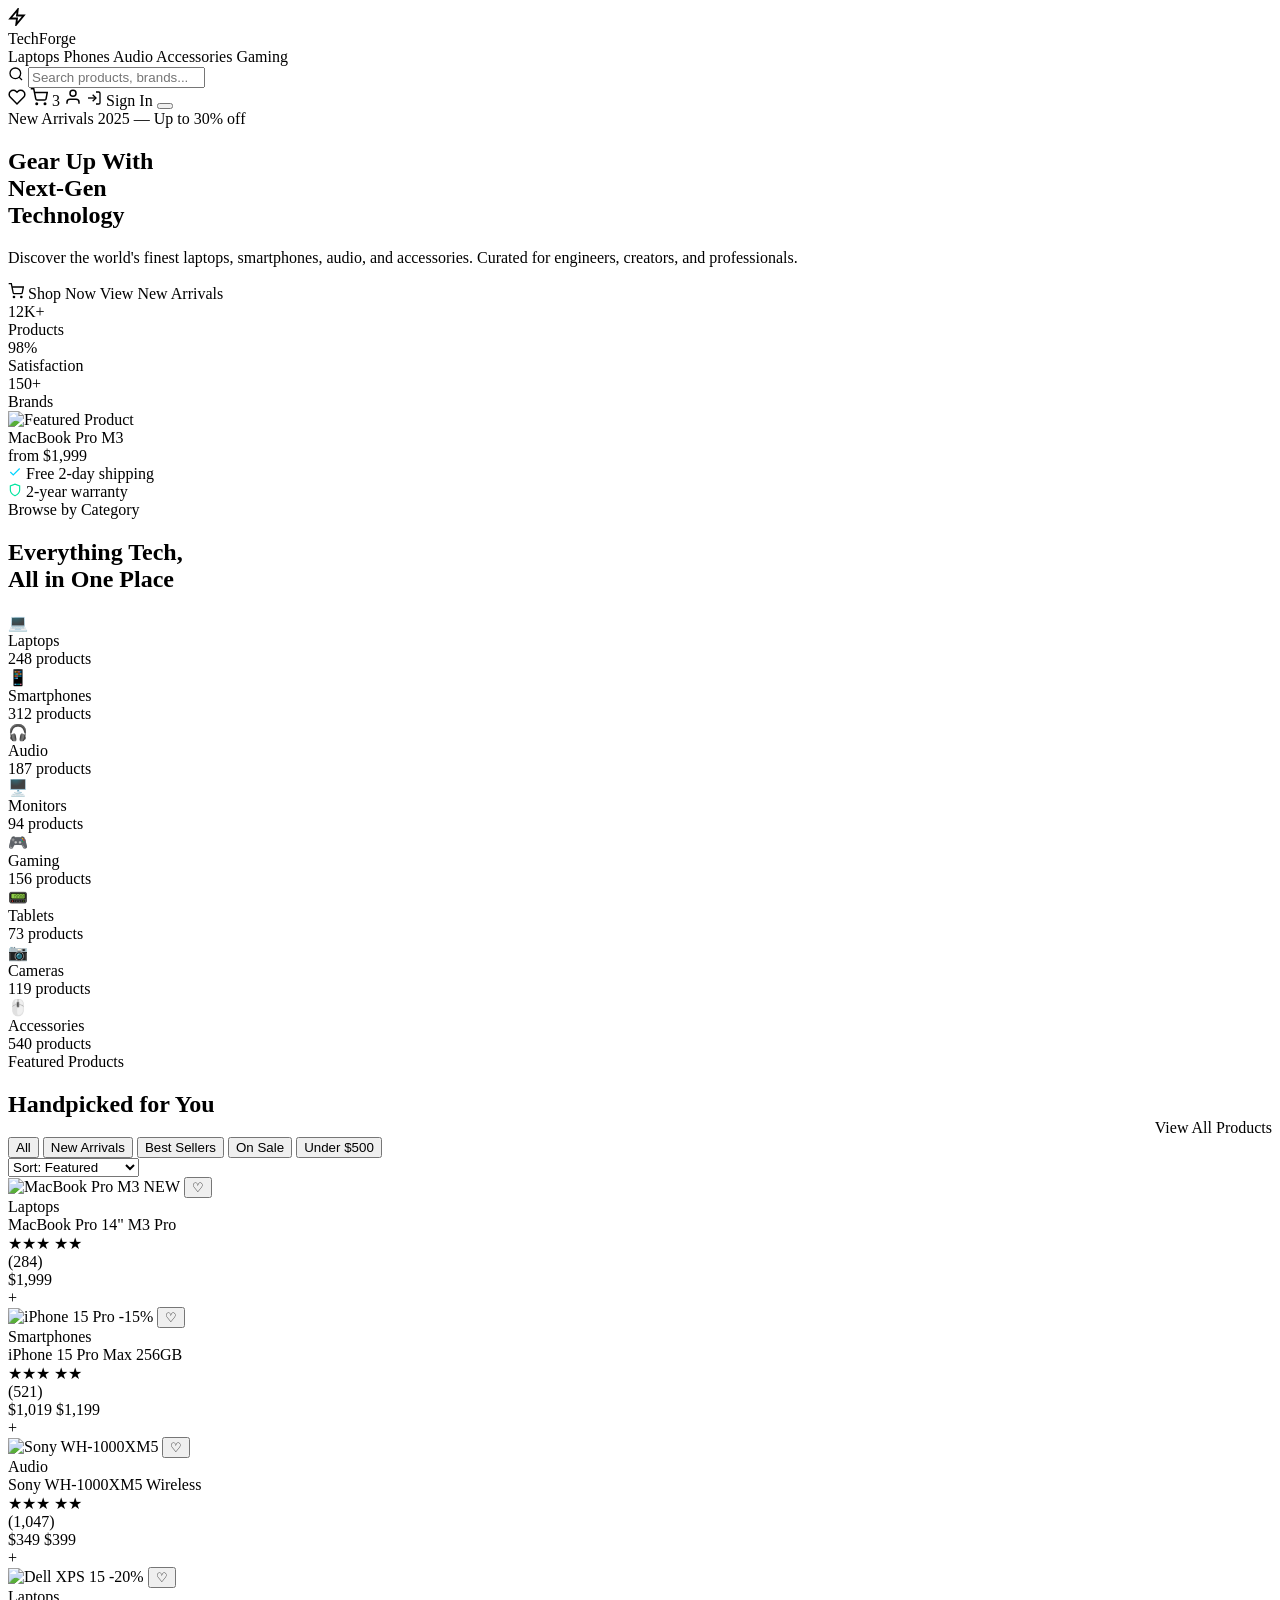
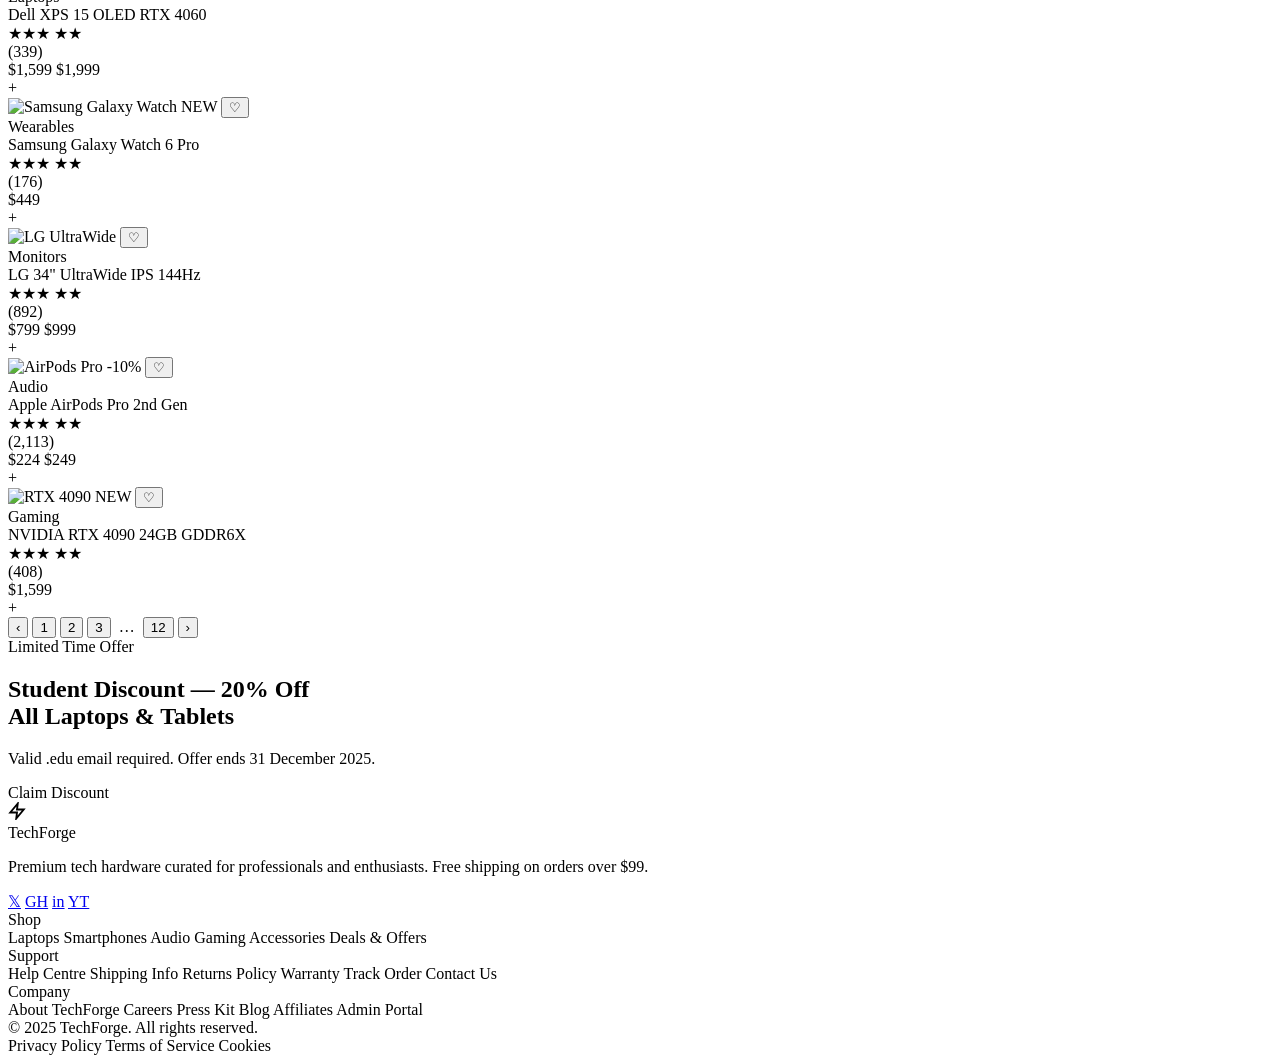
==== src/main/resources/templates/index.html @ 7eae284c "Commit" ====
<!DOCTYPE html>
<html lang="en" xmlns:th="http://www.thymeleaf.org">
<head>
    <meta charset="UTF-8"/>
    <meta name="viewport" content="width=device-width, initial-scale=1.0"/>
    <title th:text="${pageTitle} ?: 'TechForge — Next-Gen Tech Store'">TechForge — Next-Gen Tech Store</title>
    <link rel="stylesheet" th:href="@{/css/styles.css}"/>
    <link rel="icon" type="image/svg+xml" th:href="@{/images/favicon.svg}"/>
</head>
<body>

<!-- ══════════════════ NAVBAR ══════════════════ -->
<header>
    <nav class="navbar">
        <div class="navbar-inner">
            <!-- Logo -->
            <a th:href="@{/}" class="nav-logo">
                <div class="nav-logo-mark">
                    <svg width="18" height="18" viewBox="0 0 24 24" fill="none" stroke="currentColor" stroke-width="2.5">
                        <polygon points="13 2 3 14 12 14 11 22 21 10 12 10 13 2"/>
                    </svg>
                </div>
                <span class="nav-logo-text">Tech<span>Forge</span></span>
            </a>

            <!-- Category Links -->
            <nav class="nav-categories">
                <a th:href="@{/products?category=laptops}"     class="nav-cat-btn">Laptops</a>
                <a th:href="@{/products?category=phones}"      class="nav-cat-btn">Phones</a>
                <a th:href="@{/products?category=audio}"       class="nav-cat-btn">Audio</a>
                <a th:href="@{/products?category=accessories}" class="nav-cat-btn">Accessories</a>
                <a th:href="@{/products?category=gaming}"      class="nav-cat-btn">Gaming</a>
            </nav>

            <!-- Search -->
            <div class="nav-search">
                <svg class="nav-search-icon" width="16" height="16" viewBox="0 0 24 24" fill="none"
                     stroke="currentColor" stroke-width="2">
                    <circle cx="11" cy="11" r="8"/><line x1="21" y1="21" x2="16.65" y2="16.65"/>
                </svg>
                <input type="search"
                       th:value="${searchQuery}"
                       name="q"
                       placeholder="Search products, brands..."
                       autocomplete="off"/>
            </div>

            <!-- Action icons -->
            <div class="nav-actions">
                <a th:href="@{/wishlist}" class="nav-action-btn" title="Wishlist">
                    <svg width="18" height="18" viewBox="0 0 24 24" fill="none"
                         stroke="currentColor" stroke-width="2">
                        <path d="M20.84 4.61a5.5 5.5 0 0 0-7.78 0L12 5.67l-1.06-1.06a5.5 5.5 0 0 0-7.78 7.78l1.06 1.06L12 21.23l7.78-7.78 1.06-1.06a5.5 5.5 0 0 0 0-7.78z"/>
                    </svg>
                </a>
                <a th:href="@{/cart}" class="nav-action-btn" title="Cart">
                    <svg width="18" height="18" viewBox="0 0 24 24" fill="none"
                         stroke="currentColor" stroke-width="2">
                        <circle cx="9" cy="21" r="1"/><circle cx="20" cy="21" r="1"/>
                        <path d="M1 1h4l2.68 13.39a2 2 0 0 0 2 1.61h9.72a2 2 0 0 0 2-1.61L23 6H6"/>
                    </svg>
                    <span class="badge" th:text="${cartCount} ?: 0">3</span>
                </a>

                <!-- Authenticated user dropdown or login button -->
                <th:block th:if="${user != null}">
                    <a th:href="@{/account}" class="nav-action-btn" title="Account">
                        <svg width="18" height="18" viewBox="0 0 24 24" fill="none"
                             stroke="currentColor" stroke-width="2">
                            <path d="M20 21v-2a4 4 0 0 0-4-4H8a4 4 0 0 0-4 4v2"/>
                            <circle cx="12" cy="7" r="4"/>
                        </svg>
                    </a>
                </th:block>
                <th:block th:unless="${user != null}">
                    <a th:href="@{/login}" class="nav-login-btn">
                        <svg width="16" height="16" viewBox="0 0 24 24" fill="none"
                             stroke="currentColor" stroke-width="2">
                            <path d="M15 3h4a2 2 0 0 1 2 2v14a2 2 0 0 1-2 2h-4"/>
                            <polyline points="10 17 15 12 10 7"/>
                            <line x1="15" y1="12" x2="3" y2="12"/>
                        </svg>
                        <span>Sign In</span>
                    </a>
                </th:block>

                <!-- Mobile hamburger -->
                <button class="nav-mobile-toggle" aria-label="Menu">
                    <span></span><span></span><span></span>
                </button>
            </div>
        </div>
    </nav>
</header>

<!-- ══════════════════ HERO ══════════════════ -->
<section class="hero">
    <div class="hero-grid-bg"></div>
    <div class="hero-inner">
        <div class="hero-content">
            <div class="hero-eyebrow">
                <span class="hero-eyebrow-dot"></span>
                New Arrivals 2025 — Up to 30% off
            </div>
            <h1 class="hero-title">
                Gear Up With<br/>
                <span class="accent">Next-Gen</span><br/>
                Technology
            </h1>
            <p class="hero-desc">
                Discover the world's finest laptops, smartphones, audio, and accessories.
                Curated for engineers, creators, and professionals.
            </p>
            <div class="hero-cta">
                <a th:href="@{/products}" class="btn btn-primary">
                    <svg width="16" height="16" viewBox="0 0 24 24" fill="none" stroke="currentColor" stroke-width="2">
                        <circle cx="9" cy="21" r="1"/><circle cx="20" cy="21" r="1"/>
                        <path d="M1 1h4l2.68 13.39a2 2 0 0 0 2 1.61h9.72a2 2 0 0 0 2-1.61L23 6H6"/>
                    </svg>
                    Shop Now
                </a>
                <a th:href="@{/products?category=new}" class="btn btn-ghost">
                    View New Arrivals
                </a>
            </div>
            <div class="hero-stats">
                <div class="hero-stat">
                    <div class="hero-stat-value">12K+</div>
                    <div class="hero-stat-label">Products</div>
                </div>
                <div class="hero-stat">
                    <div class="hero-stat-value">98%</div>
                    <div class="hero-stat-label">Satisfaction</div>
                </div>
                <div class="hero-stat">
                    <div class="hero-stat-value">150+</div>
                    <div class="hero-stat-label">Brands</div>
                </div>
            </div>
        </div>

        <!-- Hero visual -->
        <div class="hero-visual">
            <div class="hero-device">
                <img src="https://images.unsplash.com/photo-1593640495253-23196b27a87f?w=800&q=80"
                     th:src="@{/images/hero-device.jpg}"
                     alt="Featured Product" class="hero-device-img"/>
                <div class="hero-device-label">
                    <div>
                        <div class="hero-device-label-name">MacBook Pro M3</div>
                        <div class="hero-device-label-price">from $1,999</div>
                    </div>
                </div>
            </div>
            <div class="hero-floating-card card-1">
                <svg width="14" height="14" viewBox="0 0 24 24" fill="none" stroke="#00d4ff" stroke-width="2">
                    <polyline points="20 6 9 17 4 12"/>
                </svg>
                Free 2-day shipping
            </div>
            <div class="hero-floating-card card-2">
                <svg width="14" height="14" viewBox="0 0 24 24" fill="none" stroke="#00e5a0" stroke-width="2">
                    <path d="M12 22s8-4 8-10V5l-8-3-8 3v7c0 6 8 10 8 10z"/>
                </svg>
                2-year warranty
            </div>
        </div>
    </div>
</section>

<!-- ══════════════════ CATEGORIES ══════════════════ -->
<section class="categories-section">
    <div class="container">
        <div class="section-header">
            <div class="section-label">Browse by Category</div>
            <h2 class="section-title">Everything Tech, <br/>All in One Place</h2>
        </div>
        <div class="categories-grid">
            <!-- Static categories — replace with th:each when backend is connected -->
            <a th:href="@{/products?category=laptops}" class="category-card">
                <div class="cat-icon">💻</div>
                <div class="cat-name">Laptops</div>
                <div class="cat-count">248 products</div>
            </a>
            <a th:href="@{/products?category=phones}" class="category-card">
                <div class="cat-icon">📱</div>
                <div class="cat-name">Smartphones</div>
                <div class="cat-count">312 products</div>
            </a>
            <a th:href="@{/products?category=audio}" class="category-card">
                <div class="cat-icon">🎧</div>
                <div class="cat-name">Audio</div>
                <div class="cat-count">187 products</div>
            </a>
            <a th:href="@{/products?category=monitors}" class="category-card">
                <div class="cat-icon">🖥️</div>
                <div class="cat-name">Monitors</div>
                <div class="cat-count">94 products</div>
            </a>
            <a th:href="@{/products?category=gaming}" class="category-card">
                <div class="cat-icon">🎮</div>
                <div class="cat-name">Gaming</div>
                <div class="cat-count">156 products</div>
            </a>
            <a th:href="@{/products?category=tablets}" class="category-card">
                <div class="cat-icon">📟</div>
                <div class="cat-name">Tablets</div>
                <div class="cat-count">73 products</div>
            </a>
            <a th:href="@{/products?category=cameras}" class="category-card">
                <div class="cat-icon">📷</div>
                <div class="cat-name">Cameras</div>
                <div class="cat-count">119 products</div>
            </a>
            <a th:href="@{/products?category=accessories}" class="category-card">
                <div class="cat-icon">🖱️</div>
                <div class="cat-name">Accessories</div>
                <div class="cat-count">540 products</div>
            </a>
        </div>
    </div>
</section>

<!-- ══════════════════ FEATURED PRODUCTS ══════════════════ -->
<section class="products-section">
    <div class="container">
        <div class="section-header" style="display:flex;align-items:flex-end;justify-content:space-between;flex-wrap:wrap;gap:16px;">
            <div>
                <div class="section-label">Featured Products</div>
                <h2 class="section-title">Handpicked for You</h2>
            </div>
            <a th:href="@{/products}" class="btn btn-outline btn-sm">View All Products</a>
        </div>

        <!-- Filter chips -->
        <div class="products-toolbar">
            <div class="filter-chips">
                <button class="filter-chip active">All</button>
                <button class="filter-chip">New Arrivals</button>
                <button class="filter-chip">Best Sellers</button>
                <button class="filter-chip">On Sale</button>
                <button class="filter-chip">Under $500</button>
            </div>
            <select class="sort-select">
                <option>Sort: Featured</option>
                <option>Price: Low to High</option>
                <option>Price: High to Low</option>
                <option>Best Rated</option>
                <option>Newest First</option>
            </select>
        </div>

        <!-- Product grid — th:each ready -->
        <div class="products-grid">

            <!--/* Thymeleaf loop — uncomment when backend is ready:
            <div th:each="product : ${products}" class="product-card">
              <div class="product-img-wrap">
                <img th:src="${product.imageUrl}" th:alt="${product.name}"/>
                <span th:if="${product.isNew}" class="product-badge new">NEW</span>
                <span th:if="${product.discountPercent > 0}" class="product-badge"
                      th:text="'-' + ${product.discountPercent} + '%'">-20%</span>
                <button class="product-wishlist" th:data-id="${product.id}">♡</button>
              </div>
              <div class="product-body">
                <div class="product-category" th:text="${product.category}">Laptops</div>
                <div class="product-name" th:text="${product.name}">Product Name</div>
                <div class="product-rating">
                  <div class="stars">
                    <span th:each="i : ${#numbers.sequence(1,5)}"
                          th:class="${i <= product.rating} ? 'star' : 'star empty'">★</span>
                  </div>
                  <span class="rating-count" th:text="'(' + ${product.reviewCount} + ')'"></span>
                </div>
                <div class="product-footer">
                  <div class="product-price">
                    <span class="price-current" th:text="'$' + ${product.price}">$999</span>
                    <span th:if="${product.originalPrice != null}"
                          class="price-original" th:text="'$' + ${product.originalPrice}">$1299</span>
                  </div>
                  <a th:href="@{/cart/add(productId=${product.id})}" class="product-add-btn">
                    +
                  </a>
                </div>
              </div>
            </div>
            */-->

            <!-- Static demo cards -->
            <div class="product-card">
                <div class="product-img-wrap">
                    <img src="https://images.unsplash.com/photo-1517336714731-489689fd1ca8?w=400&q=80"
                         th:src="@{/images/products/macbook.jpg}" alt="MacBook Pro M3"/>
                    <span class="product-badge new">NEW</span>
                    <button class="product-wishlist">♡</button>
                </div>
                <div class="product-body">
                    <div class="product-category">Laptops</div>
                    <div class="product-name">MacBook Pro 14" M3 Pro</div>
                    <div class="product-rating">
                        <div class="stars">
                            <span class="star">★</span><span class="star">★</span><span class="star">★</span>
                            <span class="star">★</span><span class="star">★</span>
                        </div>
                        <span class="rating-count">(284)</span>
                    </div>
                    <div class="product-footer">
                        <div class="product-price">
                            <span class="price-current">$1,999</span>
                        </div>
                        <a th:href="@{/cart/add(productId=1)}" class="product-add-btn">+</a>
                    </div>
                </div>
            </div>

            <div class="product-card">
                <div class="product-img-wrap">
                    <img src="https://images.unsplash.com/photo-1606220588913-b3aacb4d2f46?w=400&q=80"
                         th:src="@{/images/products/iphone.jpg}" alt="iPhone 15 Pro"/>
                    <span class="product-badge">-15%</span>
                    <button class="product-wishlist">♡</button>
                </div>
                <div class="product-body">
                    <div class="product-category">Smartphones</div>
                    <div class="product-name">iPhone 15 Pro Max 256GB</div>
                    <div class="product-rating">
                        <div class="stars">
                            <span class="star">★</span><span class="star">★</span><span class="star">★</span>
                            <span class="star">★</span><span class="star empty">★</span>
                        </div>
                        <span class="rating-count">(521)</span>
                    </div>
                    <div class="product-footer">
                        <div class="product-price">
                            <span class="price-current">$1,019</span>
                            <span class="price-original">$1,199</span>
                        </div>
                        <a th:href="@{/cart/add(productId=2)}" class="product-add-btn">+</a>
                    </div>
                </div>
            </div>

            <div class="product-card">
                <div class="product-img-wrap">
                    <img src="https://images.unsplash.com/photo-1505740420928-5e560c06d30e?w=400&q=80"
                         th:src="@{/images/products/headphones.jpg}" alt="Sony WH-1000XM5"/>
                    <button class="product-wishlist">♡</button>
                </div>
                <div class="product-body">
                    <div class="product-category">Audio</div>
                    <div class="product-name">Sony WH-1000XM5 Wireless</div>
                    <div class="product-rating">
                        <div class="stars">
                            <span class="star">★</span><span class="star">★</span><span class="star">★</span>
                            <span class="star">★</span><span class="star">★</span>
                        </div>
                        <span class="rating-count">(1,047)</span>
                    </div>
                    <div class="product-footer">
                        <div class="product-price">
                            <span class="price-current">$349</span>
                            <span class="price-original">$399</span>
                        </div>
                        <a th:href="@{/cart/add(productId=3)}" class="product-add-btn">+</a>
                    </div>
                </div>
            </div>

            <div class="product-card">
                <div class="product-img-wrap">
                    <img src="https://images.unsplash.com/photo-1496181133206-80ce9b88a853?w=400&q=80"
                         th:src="@{/images/products/laptop2.jpg}" alt="Dell XPS 15"/>
                    <span class="product-badge">-20%</span>
                    <button class="product-wishlist">♡</button>
                </div>
                <div class="product-body">
                    <div class="product-category">Laptops</div>
                    <div class="product-name">Dell XPS 15 OLED RTX 4060</div>
                    <div class="product-rating">
                        <div class="stars">
                            <span class="star">★</span><span class="star">★</span><span class="star">★</span>
                            <span class="star">★</span><span class="star empty">★</span>
                        </div>
                        <span class="rating-count">(339)</span>
                    </div>
                    <div class="product-footer">
                        <div class="product-price">
                            <span class="price-current">$1,599</span>
                            <span class="price-original">$1,999</span>
                        </div>
                        <a th:href="@{/cart/add(productId=4)}" class="product-add-btn">+</a>
                    </div>
                </div>
            </div>

            <div class="product-card">
                <div class="product-img-wrap">
                    <img src="https://images.unsplash.com/photo-1585386959984-a4155224a1ad?w=400&q=80"
                         th:src="@{/images/products/watch.jpg}" alt="Samsung Galaxy Watch"/>
                    <span class="product-badge new">NEW</span>
                    <button class="product-wishlist">♡</button>
                </div>
                <div class="product-body">
                    <div class="product-category">Wearables</div>
                    <div class="product-name">Samsung Galaxy Watch 6 Pro</div>
                    <div class="product-rating">
                        <div class="stars">
                            <span class="star">★</span><span class="star">★</span><span class="star">★</span>
                            <span class="star">★</span><span class="star empty">★</span>
                        </div>
                        <span class="rating-count">(176)</span>
                    </div>
                    <div class="product-footer">
                        <div class="product-price">
                            <span class="price-current">$449</span>
                        </div>
                        <a th:href="@{/cart/add(productId=5)}" class="product-add-btn">+</a>
                    </div>
                </div>
            </div>

            <div class="product-card">
                <div class="product-img-wrap">
                    <img src="https://images.unsplash.com/photo-1527443224154-c4a3942d3acf?w=400&q=80"
                         th:src="@{/images/products/monitor.jpg}" alt="LG UltraWide"/>
                    <button class="product-wishlist">♡</button>
                </div>
                <div class="product-body">
                    <div class="product-category">Monitors</div>
                    <div class="product-name">LG 34" UltraWide IPS 144Hz</div>
                    <div class="product-rating">
                        <div class="stars">
                            <span class="star">★</span><span class="star">★</span><span class="star">★</span>
                            <span class="star">★</span><span class="star">★</span>
                        </div>
                        <span class="rating-count">(892)</span>
                    </div>
                    <div class="product-footer">
                        <div class="product-price">
                            <span class="price-current">$799</span>
                            <span class="price-original">$999</span>
                        </div>
                        <a th:href="@{/cart/add(productId=6)}" class="product-add-btn">+</a>
                    </div>
                </div>
            </div>

            <div class="product-card">
                <div class="product-img-wrap">
                    <img src="https://images.unsplash.com/photo-1491553895911-0055eca6402d?w=400&q=80"
                         th:src="@{/images/products/airpods.jpg}" alt="AirPods Pro"/>
                    <span class="product-badge">-10%</span>
                    <button class="product-wishlist">♡</button>
                </div>
                <div class="product-body">
                    <div class="product-category">Audio</div>
                    <div class="product-name">Apple AirPods Pro 2nd Gen</div>
                    <div class="product-rating">
                        <div class="stars">
                            <span class="star">★</span><span class="star">★</span><span class="star">★</span>
                            <span class="star">★</span><span class="star">★</span>
                        </div>
                        <span class="rating-count">(2,113)</span>
                    </div>
                    <div class="product-footer">
                        <div class="product-price">
                            <span class="price-current">$224</span>
                            <span class="price-original">$249</span>
                        </div>
                        <a th:href="@{/cart/add(productId=7)}" class="product-add-btn">+</a>
                    </div>
                </div>
            </div>

            <div class="product-card">
                <div class="product-img-wrap">
                    <img src="https://images.unsplash.com/photo-1593640408182-31c228b42c41?w=400&q=80"
                         th:src="@{/images/products/rtx.jpg}" alt="RTX 4090"/>
                    <span class="product-badge new">NEW</span>
                    <button class="product-wishlist">♡</button>
                </div>
                <div class="product-body">
                    <div class="product-category">Gaming</div>
                    <div class="product-name">NVIDIA RTX 4090 24GB GDDR6X</div>
                    <div class="product-rating">
                        <div class="stars">
                            <span class="star">★</span><span class="star">★</span><span class="star">★</span>
                            <span class="star">★</span><span class="star">★</span>
                        </div>
                        <span class="rating-count">(408)</span>
                    </div>
                    <div class="product-footer">
                        <div class="product-price">
                            <span class="price-current">$1,599</span>
                        </div>
                        <a th:href="@{/cart/add(productId=8)}" class="product-add-btn">+</a>
                    </div>
                </div>
            </div>

        </div><!-- /.products-grid -->

        <!-- Pagination -->
        <nav class="pagination" aria-label="Products pagination">
            <button class="page-btn">‹</button>
            <button class="page-btn active">1</button>
            <button class="page-btn">2</button>
            <button class="page-btn">3</button>
            <span style="color:var(--white-dim);padding:0 4px;">…</span>
            <button class="page-btn">12</button>
            <button class="page-btn">›</button>
        </nav>
    </div><!-- /.container -->
</section>

<!-- ══════════════════ PROMO BANNER ══════════════════ -->
<div class="container">
    <div class="promo-banner">
        <div>
            <div class="promo-label">Limited Time Offer</div>
            <h2 class="promo-title">Student Discount — 20% Off<br/>All Laptops &amp; Tablets</h2>
            <p class="promo-sub">Valid .edu email required. Offer ends 31 December 2025.</p>
        </div>
        <a th:href="@{/deals/student}" class="btn btn-primary" style="flex-shrink:0;">
            Claim Discount
        </a>
    </div>
</div>

<!-- ══════════════════ FOOTER ══════════════════ -->
<footer class="footer">
    <div class="container">
        <div class="footer-grid">
            <!-- Brand col -->
            <div>
                <div class="nav-logo" style="margin-bottom:0;">
                    <div class="nav-logo-mark">
                        <svg width="18" height="18" viewBox="0 0 24 24" fill="none" stroke="currentColor" stroke-width="2.5">
                            <polygon points="13 2 3 14 12 14 11 22 21 10 12 10 13 2"/>
                        </svg>
                    </div>
                    <span class="nav-logo-text">Tech<span>Forge</span></span>
                </div>
                <p class="footer-brand-desc">
                    Premium tech hardware curated for professionals and enthusiasts. Free shipping on orders over $99.
                </p>
                <div class="footer-socials">
                    <a href="#" class="social-btn" aria-label="Twitter">𝕏</a>
                    <a href="#" class="social-btn" aria-label="GitHub">GH</a>
                    <a href="#" class="social-btn" aria-label="LinkedIn">in</a>
                    <a href="#" class="social-btn" aria-label="YouTube">YT</a>
                </div>
            </div>
            <!-- Shop col -->
            <div>
                <div class="footer-col-title">Shop</div>
                <nav class="footer-links">
                    <a th:href="@{/products?category=laptops}">Laptops</a>
                    <a th:href="@{/products?category=phones}">Smartphones</a>
                    <a th:href="@{/products?category=audio}">Audio</a>
                    <a th:href="@{/products?category=gaming}">Gaming</a>
                    <a th:href="@{/products?category=accessories}">Accessories</a>
                    <a th:href="@{/deals}">Deals &amp; Offers</a>
                </nav>
            </div>
            <!-- Support col -->
            <div>
                <div class="footer-col-title">Support</div>
                <nav class="footer-links">
                    <a th:href="@{/help}">Help Centre</a>
                    <a th:href="@{/shipping}">Shipping Info</a>
                    <a th:href="@{/returns}">Returns Policy</a>
                    <a th:href="@{/warranty}">Warranty</a>
                    <a th:href="@{/track}">Track Order</a>
                    <a th:href="@{/contact}">Contact Us</a>
                </nav>
            </div>
            <!-- Company col -->
            <div>
                <div class="footer-col-title">Company</div>
                <nav class="footer-links">
                    <a th:href="@{/about}">About TechForge</a>
                    <a th:href="@{/careers}">Careers</a>
                    <a th:href="@{/press}">Press Kit</a>
                    <a th:href="@{/blog}">Blog</a>
                    <a th:href="@{/affiliates}">Affiliates</a>
                    <a th:href="@{/admin}">Admin Portal</a>
                </nav>
            </div>
        </div>
    </div>
    <div class="container">
        <div class="footer-bottom">
            <span class="footer-bottom-text">© 2025 TechForge. All rights reserved.</span>
            <nav class="footer-bottom-links">
                <a th:href="@{/privacy}">Privacy Policy</a>
                <a th:href="@{/terms}">Terms of Service</a>
                <a th:href="@{/cookies}">Cookies</a>
            </nav>
        </div>
    </div>
</footer>

<script>
    // Filter chip toggle
    document.querySelectorAll('.filter-chip').forEach(chip => {
        chip.addEventListener('click', () => {
            document.querySelectorAll('.filter-chip').forEach(c => c.classList.remove('active'));
            chip.classList.add('active');
        });
    });
    // Mobile nav toggle
    document.querySelector('.nav-mobile-toggle')?.addEventListener('click', () => {
        document.querySelector('.nav-categories')?.classList.toggle('open');
    });
</script>
</body>
</html>
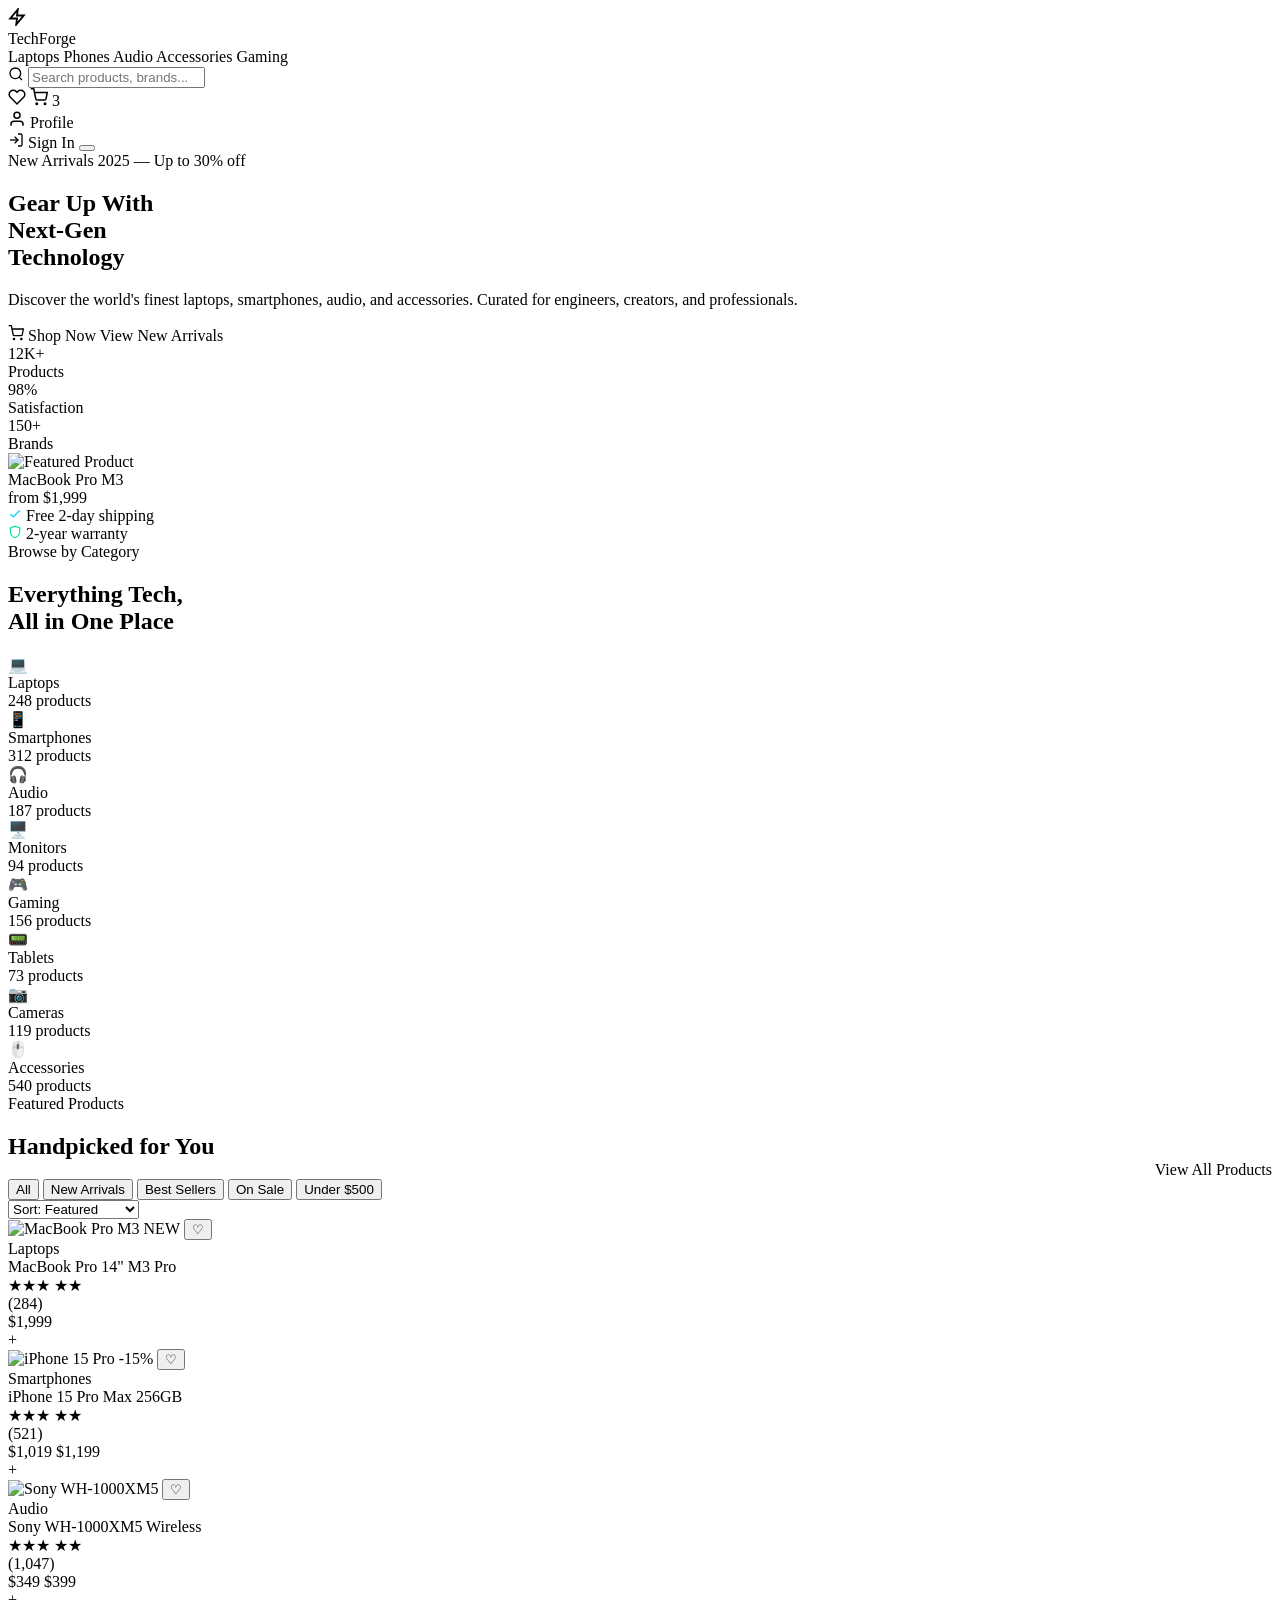
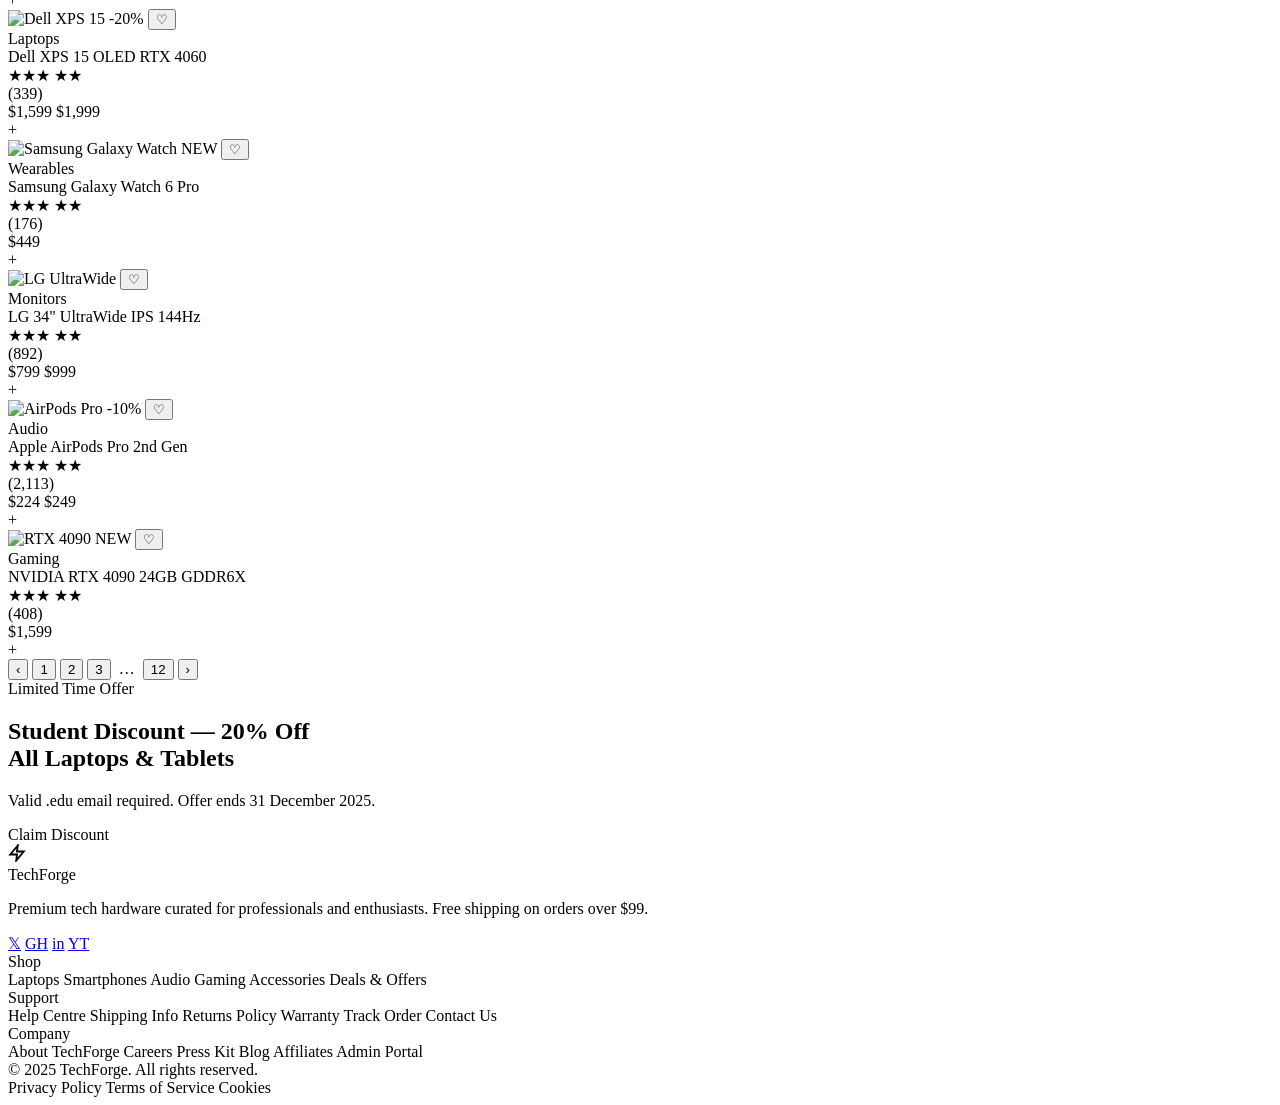
==== commit a34ab8c2: "commit" ====
--- a/src/main/resources/templates/index.html
+++ b/src/main/resources/templates/index.html
@@ -1,5 +1,6 @@
 <!DOCTYPE html>
-<html lang="en" xmlns:th="http://www.thymeleaf.org">
+<html lang="en"
+      xmlns:th="http://www.thymeleaf.org">
 <head>
     <meta charset="UTF-8"/>
     <meta name="viewport" content="width=device-width, initial-scale=1.0"/>
@@ -62,16 +63,23 @@
                     <span class="badge" th:text="${cartCount} ?: 0">3</span>
                 </a>
 
-                <!-- Authenticated user dropdown or login button -->
+                <!-- Authenticated user OR login -->
                 <th:block th:if="${user != null}">
-                    <a th:href="@{/account}" class="nav-action-btn" title="Account">
-                        <svg width="18" height="18" viewBox="0 0 24 24" fill="none"
-                             stroke="currentColor" stroke-width="2">
-                            <path d="M20 21v-2a4 4 0 0 0-4-4H8a4 4 0 0 0-4 4v2"/>
-                            <circle cx="12" cy="7" r="4"/>
-                        </svg>
-                    </a>
+                    <div class="nav-profile">
+                        <a th:href="@{/account}" class="nav-profile-btn" title="Profile">
+                            <svg width="18" height="18" viewBox="0 0 24 24" fill="none"
+                                 stroke="currentColor" stroke-width="2">
+                                <path d="M20 21v-2a4 4 0 0 0-4-4H8a4 4 0 0 0-4 4v2"/>
+                                <circle cx="12" cy="7" r="4"/>
+                            </svg>
+
+                            <span class="nav-profile-name"
+                                  th:text="${user.username}">Profile</span>
+                        </a>
+                    </div>
+
                 </th:block>
+
                 <th:block th:unless="${user != null}">
                     <a th:href="@{/login}" class="nav-login-btn">
                         <svg width="16" height="16" viewBox="0 0 24 24" fill="none"
@@ -584,7 +592,7 @@
                     <a th:href="@{/press}">Press Kit</a>
                     <a th:href="@{/blog}">Blog</a>
                     <a th:href="@{/affiliates}">Affiliates</a>
-                    <a th:href="@{/admin}">Admin Portal</a>
+                    <a th:href="@{/admin/dashboard}">Admin Portal</a>
                 </nav>
             </div>
         </div>
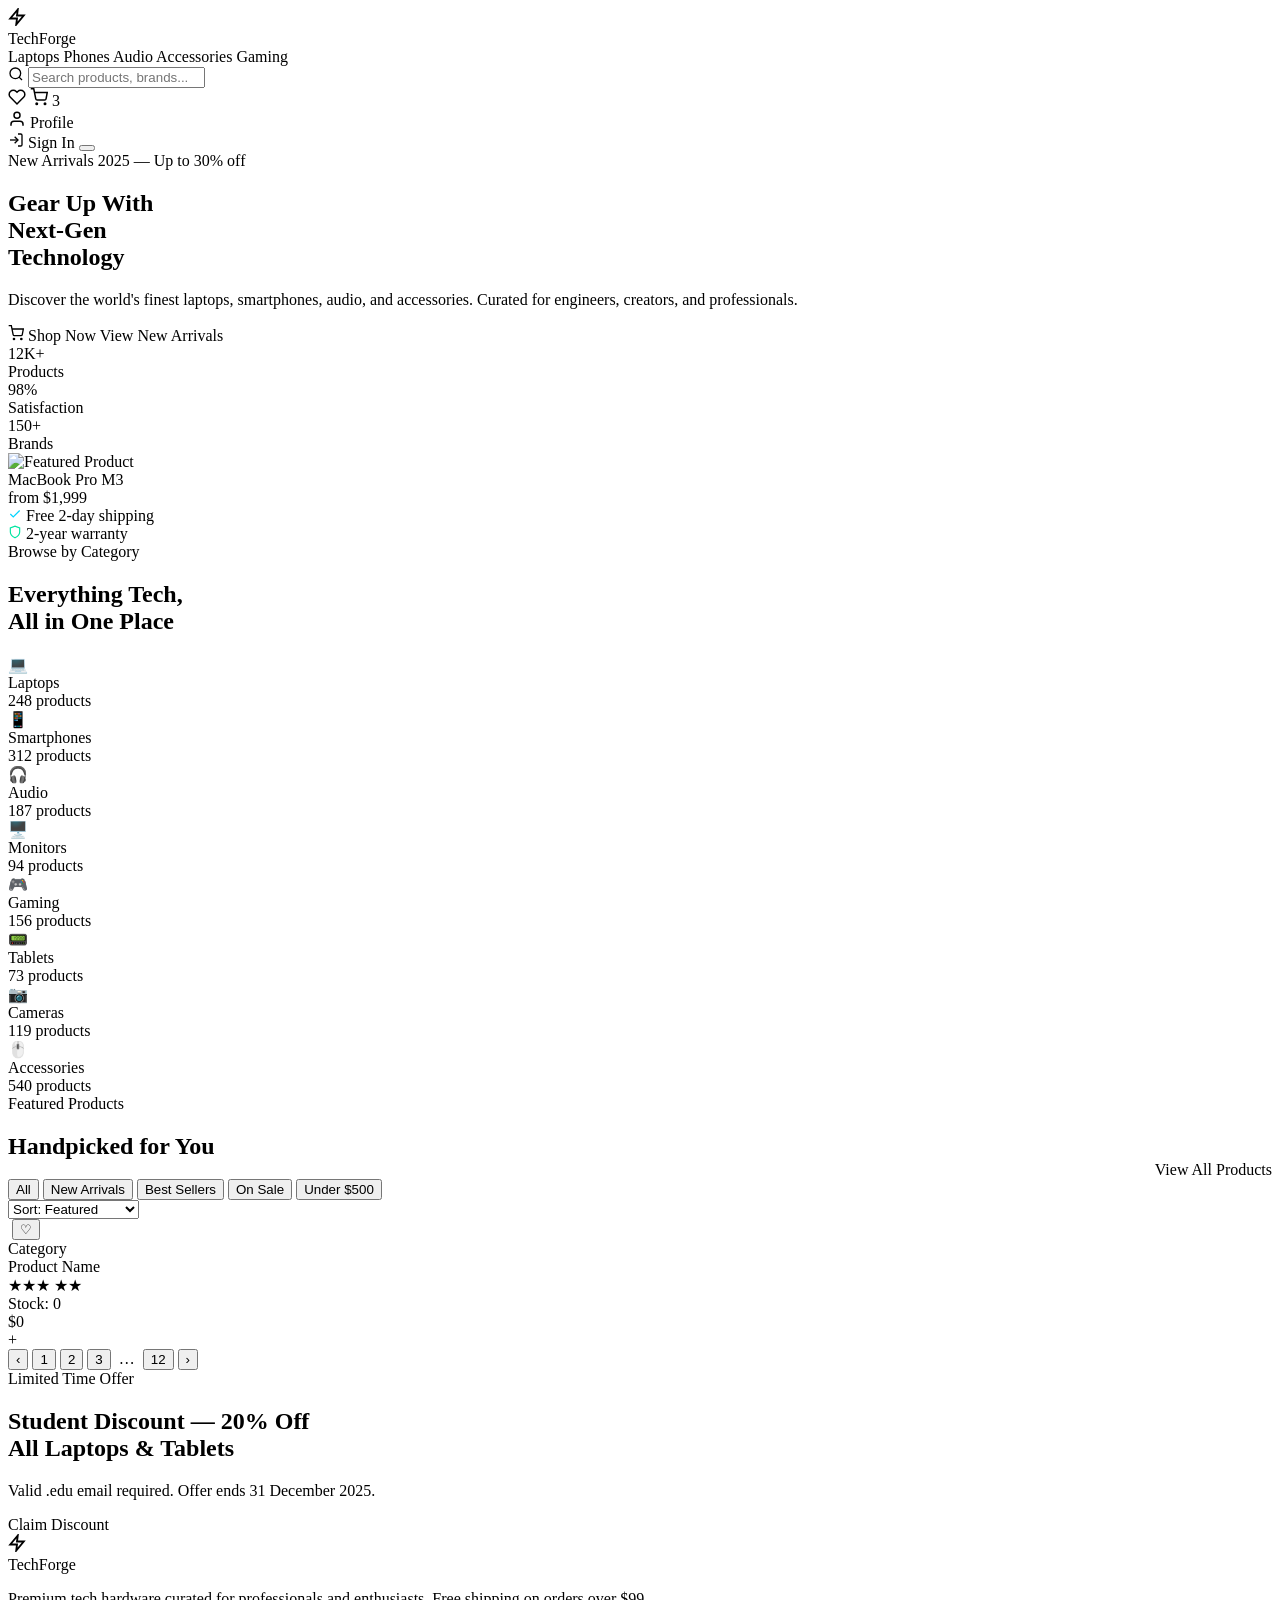
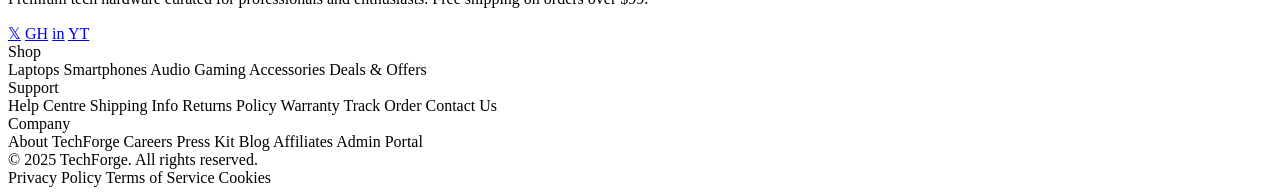
==== commit 3c916454: "commit" ====
--- a/src/main/resources/templates/index.html
+++ b/src/main/resources/templates/index.html
@@ -261,252 +261,43 @@
         <!-- Product grid — th:each ready -->
         <div class="products-grid">
 
-            <!--/* Thymeleaf loop — uncomment when backend is ready:
             <div th:each="product : ${products}" class="product-card">
-              <div class="product-img-wrap">
-                <img th:src="${product.imageUrl}" th:alt="${product.name}"/>
-                <span th:if="${product.isNew}" class="product-badge new">NEW</span>
-                <span th:if="${product.discountPercent > 0}" class="product-badge"
-                      th:text="'-' + ${product.discountPercent} + '%'">-20%</span>
-                <button class="product-wishlist" th:data-id="${product.id}">♡</button>
-              </div>
-              <div class="product-body">
-                <div class="product-category" th:text="${product.category}">Laptops</div>
-                <div class="product-name" th:text="${product.name}">Product Name</div>
-                <div class="product-rating">
-                  <div class="stars">
-                    <span th:each="i : ${#numbers.sequence(1,5)}"
-                          th:class="${i <= product.rating} ? 'star' : 'star empty'">★</span>
-                  </div>
-                  <span class="rating-count" th:text="'(' + ${product.reviewCount} + ')'"></span>
-                </div>
-                <div class="product-footer">
-                  <div class="product-price">
-                    <span class="price-current" th:text="'$' + ${product.price}">$999</span>
-                    <span th:if="${product.originalPrice != null}"
-                          class="price-original" th:text="'$' + ${product.originalPrice}">$1299</span>
-                  </div>
-                  <a th:href="@{/cart/add(productId=${product.id})}" class="product-add-btn">
-                    +
-                  </a>
-                </div>
-              </div>
-            </div>
-            */-->
-
-            <!-- Static demo cards -->
-            <div class="product-card">
+
                 <div class="product-img-wrap">
-                    <img src="https://images.unsplash.com/photo-1517336714731-489689fd1ca8?w=400&q=80"
-                         th:src="@{/images/products/macbook.jpg}" alt="MacBook Pro M3"/>
-                    <span class="product-badge new">NEW</span>
+                    <img th:if="${product.imageUrl != null and !product.imageUrl.isEmpty()}"
+                         th:src="${product.imageUrl.get(0)}"
+                         th:alt="${product.name}"/>
+
                     <button class="product-wishlist">♡</button>
                 </div>
+
                 <div class="product-body">
-                    <div class="product-category">Laptops</div>
-                    <div class="product-name">MacBook Pro 14" M3 Pro</div>
-                    <div class="product-rating">
-                        <div class="stars">
-                            <span class="star">★</span><span class="star">★</span><span class="star">★</span>
-                            <span class="star">★</span><span class="star">★</span>
-                        </div>
-                        <span class="rating-count">(284)</span>
-                    </div>
-                    <div class="product-footer">
-                        <div class="product-price">
-                            <span class="price-current">$1,999</span>
-                        </div>
-                        <a th:href="@{/cart/add(productId=1)}" class="product-add-btn">+</a>
-                    </div>
-                </div>
-            </div>
-
-            <div class="product-card">
-                <div class="product-img-wrap">
-                    <img src="https://images.unsplash.com/photo-1606220588913-b3aacb4d2f46?w=400&q=80"
-                         th:src="@{/images/products/iphone.jpg}" alt="iPhone 15 Pro"/>
-                    <span class="product-badge">-15%</span>
-                    <button class="product-wishlist">♡</button>
-                </div>
-                <div class="product-body">
-                    <div class="product-category">Smartphones</div>
-                    <div class="product-name">iPhone 15 Pro Max 256GB</div>
+
+                    <div class="product-category" th:text="${product.category}">Category</div>
+
+                    <div class="product-name" th:text="${product.name}">Product Name</div>
+
                     <div class="product-rating">
                         <div class="stars">
                             <span class="star">★</span><span class="star">★</span><span class="star">★</span>
                             <span class="star">★</span><span class="star empty">★</span>
                         </div>
-                        <span class="rating-count">(521)</span>
+                        <span class="rating-count" th:text="'Stock: ' + ${product.quantity}">Stock: 0</span>
                     </div>
+
                     <div class="product-footer">
                         <div class="product-price">
-                            <span class="price-current">$1,019</span>
-                            <span class="price-original">$1,199</span>
+                            <span class="price-current" th:text="'$' + ${product.price}">$0</span>
                         </div>
-                        <a th:href="@{/cart/add(productId=2)}" class="product-add-btn">+</a>
+
+                        <a th:href="@{/cart/add(productId=${product.id})}" class="product-add-btn">+</a>
                     </div>
-                </div>
-            </div>
-
-            <div class="product-card">
-                <div class="product-img-wrap">
-                    <img src="https://images.unsplash.com/photo-1505740420928-5e560c06d30e?w=400&q=80"
-                         th:src="@{/images/products/headphones.jpg}" alt="Sony WH-1000XM5"/>
-                    <button class="product-wishlist">♡</button>
-                </div>
-                <div class="product-body">
-                    <div class="product-category">Audio</div>
-                    <div class="product-name">Sony WH-1000XM5 Wireless</div>
-                    <div class="product-rating">
-                        <div class="stars">
-                            <span class="star">★</span><span class="star">★</span><span class="star">★</span>
-                            <span class="star">★</span><span class="star">★</span>
-                        </div>
-                        <span class="rating-count">(1,047)</span>
-                    </div>
-                    <div class="product-footer">
-                        <div class="product-price">
-                            <span class="price-current">$349</span>
-                            <span class="price-original">$399</span>
-                        </div>
-                        <a th:href="@{/cart/add(productId=3)}" class="product-add-btn">+</a>
-                    </div>
-                </div>
-            </div>
-
-            <div class="product-card">
-                <div class="product-img-wrap">
-                    <img src="https://images.unsplash.com/photo-1496181133206-80ce9b88a853?w=400&q=80"
-                         th:src="@{/images/products/laptop2.jpg}" alt="Dell XPS 15"/>
-                    <span class="product-badge">-20%</span>
-                    <button class="product-wishlist">♡</button>
-                </div>
-                <div class="product-body">
-                    <div class="product-category">Laptops</div>
-                    <div class="product-name">Dell XPS 15 OLED RTX 4060</div>
-                    <div class="product-rating">
-                        <div class="stars">
-                            <span class="star">★</span><span class="star">★</span><span class="star">★</span>
-                            <span class="star">★</span><span class="star empty">★</span>
-                        </div>
-                        <span class="rating-count">(339)</span>
-                    </div>
-                    <div class="product-footer">
-                        <div class="product-price">
-                            <span class="price-current">$1,599</span>
-                            <span class="price-original">$1,999</span>
-                        </div>
-                        <a th:href="@{/cart/add(productId=4)}" class="product-add-btn">+</a>
-                    </div>
-                </div>
-            </div>
-
-            <div class="product-card">
-                <div class="product-img-wrap">
-                    <img src="https://images.unsplash.com/photo-1585386959984-a4155224a1ad?w=400&q=80"
-                         th:src="@{/images/products/watch.jpg}" alt="Samsung Galaxy Watch"/>
-                    <span class="product-badge new">NEW</span>
-                    <button class="product-wishlist">♡</button>
-                </div>
-                <div class="product-body">
-                    <div class="product-category">Wearables</div>
-                    <div class="product-name">Samsung Galaxy Watch 6 Pro</div>
-                    <div class="product-rating">
-                        <div class="stars">
-                            <span class="star">★</span><span class="star">★</span><span class="star">★</span>
-                            <span class="star">★</span><span class="star empty">★</span>
-                        </div>
-                        <span class="rating-count">(176)</span>
-                    </div>
-                    <div class="product-footer">
-                        <div class="product-price">
-                            <span class="price-current">$449</span>
-                        </div>
-                        <a th:href="@{/cart/add(productId=5)}" class="product-add-btn">+</a>
-                    </div>
-                </div>
-            </div>
-
-            <div class="product-card">
-                <div class="product-img-wrap">
-                    <img src="https://images.unsplash.com/photo-1527443224154-c4a3942d3acf?w=400&q=80"
-                         th:src="@{/images/products/monitor.jpg}" alt="LG UltraWide"/>
-                    <button class="product-wishlist">♡</button>
-                </div>
-                <div class="product-body">
-                    <div class="product-category">Monitors</div>
-                    <div class="product-name">LG 34" UltraWide IPS 144Hz</div>
-                    <div class="product-rating">
-                        <div class="stars">
-                            <span class="star">★</span><span class="star">★</span><span class="star">★</span>
-                            <span class="star">★</span><span class="star">★</span>
-                        </div>
-                        <span class="rating-count">(892)</span>
-                    </div>
-                    <div class="product-footer">
-                        <div class="product-price">
-                            <span class="price-current">$799</span>
-                            <span class="price-original">$999</span>
-                        </div>
-                        <a th:href="@{/cart/add(productId=6)}" class="product-add-btn">+</a>
-                    </div>
-                </div>
-            </div>
-
-            <div class="product-card">
-                <div class="product-img-wrap">
-                    <img src="https://images.unsplash.com/photo-1491553895911-0055eca6402d?w=400&q=80"
-                         th:src="@{/images/products/airpods.jpg}" alt="AirPods Pro"/>
-                    <span class="product-badge">-10%</span>
-                    <button class="product-wishlist">♡</button>
-                </div>
-                <div class="product-body">
-                    <div class="product-category">Audio</div>
-                    <div class="product-name">Apple AirPods Pro 2nd Gen</div>
-                    <div class="product-rating">
-                        <div class="stars">
-                            <span class="star">★</span><span class="star">★</span><span class="star">★</span>
-                            <span class="star">★</span><span class="star">★</span>
-                        </div>
-                        <span class="rating-count">(2,113)</span>
-                    </div>
-                    <div class="product-footer">
-                        <div class="product-price">
-                            <span class="price-current">$224</span>
-                            <span class="price-original">$249</span>
-                        </div>
-                        <a th:href="@{/cart/add(productId=7)}" class="product-add-btn">+</a>
-                    </div>
-                </div>
-            </div>
-
-            <div class="product-card">
-                <div class="product-img-wrap">
-                    <img src="https://images.unsplash.com/photo-1593640408182-31c228b42c41?w=400&q=80"
-                         th:src="@{/images/products/rtx.jpg}" alt="RTX 4090"/>
-                    <span class="product-badge new">NEW</span>
-                    <button class="product-wishlist">♡</button>
-                </div>
-                <div class="product-body">
-                    <div class="product-category">Gaming</div>
-                    <div class="product-name">NVIDIA RTX 4090 24GB GDDR6X</div>
-                    <div class="product-rating">
-                        <div class="stars">
-                            <span class="star">★</span><span class="star">★</span><span class="star">★</span>
-                            <span class="star">★</span><span class="star">★</span>
-                        </div>
-                        <span class="rating-count">(408)</span>
-                    </div>
-                    <div class="product-footer">
-                        <div class="product-price">
-                            <span class="price-current">$1,599</span>
-                        </div>
-                        <a th:href="@{/cart/add(productId=8)}" class="product-add-btn">+</a>
-                    </div>
-                </div>
-            </div>
-
-        </div><!-- /.products-grid -->
+
+                </div>
+
+            </div>
+
+        </div>
 
         <!-- Pagination -->
         <nav class="pagination" aria-label="Products pagination">
